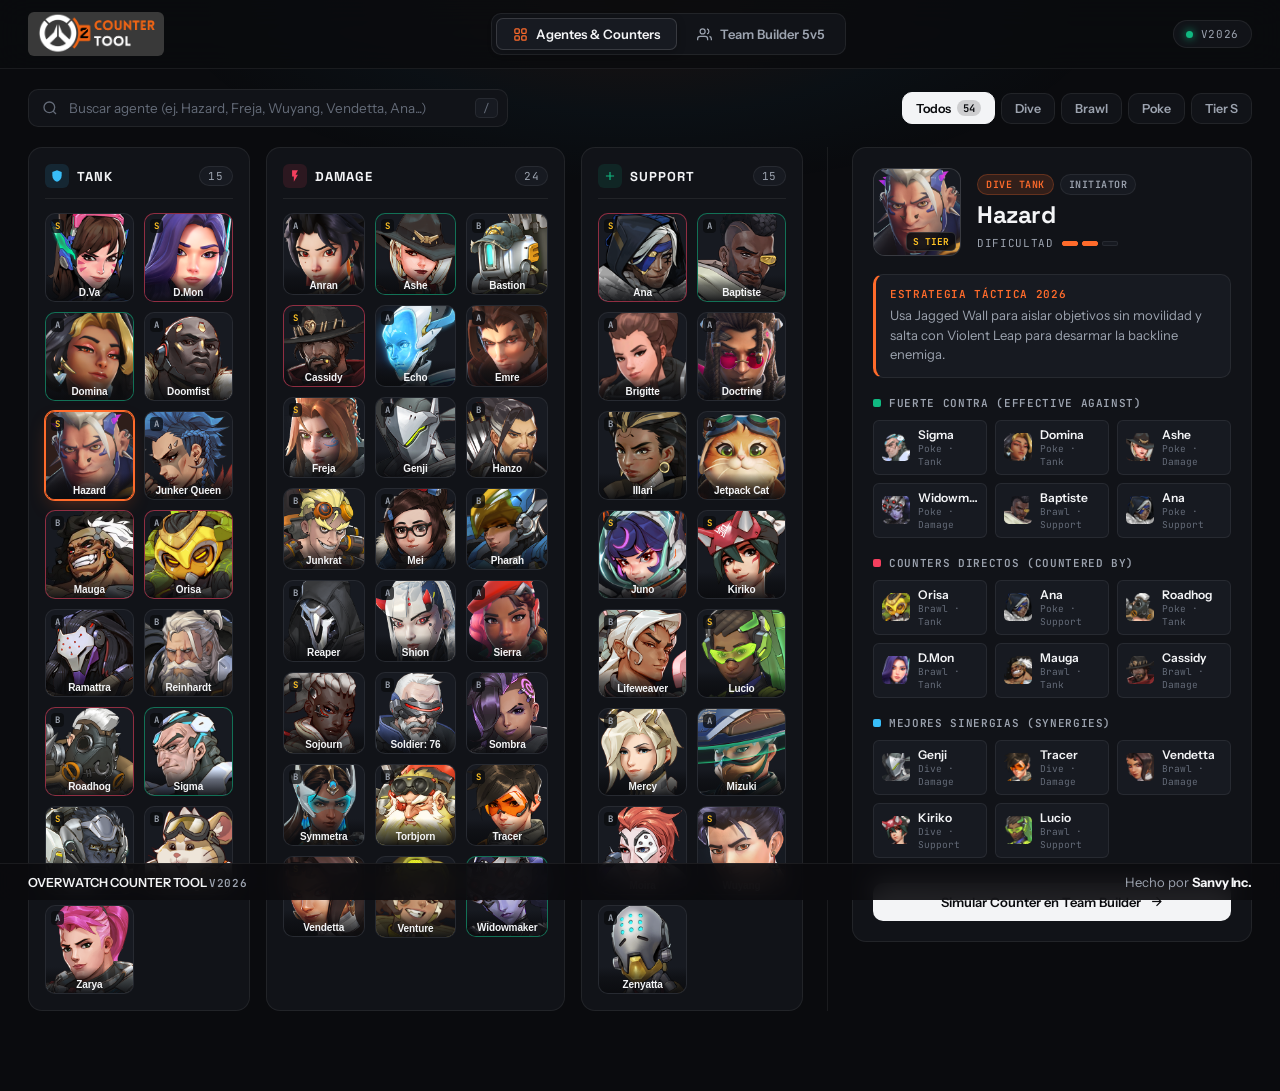
==== index.html @ 430060a5 "feat: Overwatch Counter Tool v2026 by Sanvy Inc." ====
<!DOCTYPE html>
<html lang="es">
<head>
    <meta charset="UTF-8">
    <meta name="viewport" content="width=device-width, initial-scale=1.0">
    <title>Overwatch Counter Tool — 2026 Edition | Sanvy Inc.</title>
    <link rel="preconnect" href="https://fonts.googleapis.com">
    <link rel="preconnect" href="https://fonts.gstatic.com" crossorigin>
    <link href="https://fonts.googleapis.com/css2?family=Instrument+Sans:wght@400;500;600;700&family=JetBrains+Mono:wght@400;500;600&family=Space+Grotesk:wght@600;700&display=swap" rel="stylesheet">
    <link rel="stylesheet" href="heroesstyles.css">
</head>
<body>
    <div class="ambient-glow" aria-hidden="true"></div>

    <header class="topbar">
        <div class="topbar-inner">
            <a href="index.html" class="brand">
                <img src="images/barlogo.png" alt="Overwatch Counter Tool" class="header-image">
            </a>

            <nav class="nav-segmented" aria-label="Navegación principal">
                <a href="index.html" class="nav-pill active">
                    <svg width="15" height="15" viewBox="0 0 24 24" fill="none" stroke="currentColor" stroke-width="2"><rect x="3" y="3" width="7" height="7" rx="1.5"/><rect x="14" y="3" width="7" height="7" rx="1.5"/><rect x="3" y="14" width="7" height="7" rx="1.5"/><rect x="14" y="14" width="7" height="7" rx="1.5"/></svg>
                    Agentes &amp; Counters
                </a>
                <a href="team.html" class="nav-pill">
                    <svg width="15" height="15" viewBox="0 0 24 24" fill="none" stroke="currentColor" stroke-width="2"><path d="M17 21v-2a4 4 0 0 0-4-4H5a4 4 0 0 0-4 4v2"/><circle cx="9" cy="7" r="4"/><path d="M23 21v-2a4 4 0 0 0-3-3.87"/><path d="M16 3.13a4 4 0 0 1 0 7.75"/></svg>
                    Team Builder 5v5
                </a>
            </nav>

            <div class="topbar-status">
                <span class="status-dot"></span>
                <span class="mono-label">v2026</span>
            </div>
        </div>
    </header>

    <div class="container">
        <!-- Toolbar: Search + Playstyle / New 2026 Filters -->
        <section class="controls-bar" aria-label="Filtros de agentes">
            <div class="search-box">
                <svg class="search-icon" width="16" height="16" viewBox="0 0 24 24" fill="none" stroke="currentColor" stroke-width="2"><circle cx="11" cy="11" r="8"/><line x1="21" y1="21" x2="16.65" y2="16.65"/></svg>
                <input type="text" id="hero-search" placeholder="Buscar agente (ej. Hazard, Freja, Wuyang, Vendetta, Ana...)" autocomplete="off">
                <kbd class="search-kbd" id="search-shortcut">/</kbd>
            </div>

            <div class="filter-group" id="playstyle-filters">
                <button class="filter-chip active" data-filter="all">Todos <span class="chip-count" id="count-all">54</span></button>
                <button class="filter-chip" data-filter="Dive">Dive</button>
                <button class="filter-chip" data-filter="Brawl">Brawl</button>
                <button class="filter-chip" data-filter="Poke">Poke</button>
                <button class="filter-chip" data-filter="S">Tier S</button>
            </div>
        </section>

        <main class="workspace">
            <!-- Left: 3 Role Columns (Preserving original layout structure, modernized) -->
            <div class="grid-container">
                <div class="role-section" id="tank-section">
                    <div class="role-header">
                        <div class="role-title-wrap">
                            <span class="role-badge tank-badge">
                                <svg width="14" height="14" viewBox="0 0 24 24" fill="currentColor"><path d="M12 2L4 5v6.09c0 5.05 3.41 9.76 8 10.91 4.59-1.15 8-5.86 8-10.91V5l-8-3z"/></svg>
                            </span>
                            <h2>TANK</h2>
                        </div>
                        <span class="role-count mono-label" id="tank-count">15</span>
                    </div>
                    <div class="grid" id="tank-grid"></div>
                </div>

                <div class="role-section" id="damage-section">
                    <div class="role-header">
                        <div class="role-title-wrap">
                            <span class="role-badge damage-badge">
                                <svg width="14" height="14" viewBox="0 0 24 24" fill="currentColor"><path d="M7 2v11h3v9l7-12h-4l4-8z"/></svg>
                            </span>
                            <h2>DAMAGE</h2>
                        </div>
                        <span class="role-count mono-label" id="damage-count">24</span>
                    </div>
                    <div class="grid" id="damage-grid"></div>
                </div>

                <div class="role-section" id="support-section">
                    <div class="role-header">
                        <div class="role-title-wrap">
                            <span class="role-badge support-badge">
                                <svg width="14" height="14" viewBox="0 0 24 24" fill="currentColor"><path d="M19 11h-6V5h-2v6H5v2h6v6h2v-6h6z"/></svg>
                            </span>
                            <h2>SUPPORT</h2>
                        </div>
                        <span class="role-count mono-label" id="support-count">15</span>
                    </div>
                    <div class="grid" id="support-grid"></div>
                </div>
            </div>

            <div class="divider"></div>

            <!-- Right: Tactical Inspector Dossier -->
            <aside class="hero-details" id="hero-details">
                <div class="dossier-card">
                    <div class="dossier-top">
                        <div class="portrait-frame">
                            <img id="hero-img" src="images/hero_portraits/hazard-portrait.png" alt="Hero Image">
                            <span class="tier-pill" id="hero-tier">S TIER</span>
                        </div>
                        <div class="dossier-identity">
                            <div class="dossier-tags">
                                <span class="tag-pill role-tag" id="hero-role">Dive Tank</span>
                                <span class="tag-pill subrole-tag" id="hero-subrole">Initiator</span>
                            </div>
                            <h2 id="hero-name">Select a Hero</h2>
                            <div class="difficulty-row">
                                <span class="mono-label">DIFICULTAD</span>
                                <div class="difficulty-bars" id="hero-difficulty">
                                    <span class="bar active"></span>
                                    <span class="bar active"></span>
                                    <span class="bar"></span>
                                </div>
                            </div>
                        </div>
                    </div>

                    <div class="tactical-tip-box" id="hero-tip-box">
                        <span class="mono-label tip-label">ESTRATEGIA TÁCTICA 2026</span>
                        <p id="hero-tip">Selecciona cualquier agente en la cuadrícula para inspeccionar sus counters directos, debilidades y sinergias de equipo.</p>
                    </div>

                    <div class="matchup-block">
                        <div class="matchup-header effective-header">
                            <span class="status-indicator positive"></span>
                            <h3>FUERTE CONTRA (EFFECTIVE AGAINST)</h3>
                        </div>
                        <div class="counter matchup-grid" id="hero-counters"></div>
                    </div>

                    <div class="matchup-block">
                        <div class="matchup-header weak-header">
                            <span class="status-indicator negative"></span>
                            <h3>COUNTERS DIRECTOS (COUNTERED BY)</h3>
                        </div>
                        <div class="weak matchup-grid" id="hero-weaknesses"></div>
                    </div>

                    <div class="matchup-block">
                        <div class="matchup-header synergy-header">
                            <span class="status-indicator neutral"></span>
                            <h3>MEJORES SINERGIAS (SYNERGIES)</h3>
                        </div>
                        <div class="synergy matchup-grid" id="hero-synergies"></div>
                    </div>

                    <div class="dossier-actions">
                        <a href="team.html" id="send-to-team-btn" class="action-btn">
                            <span>Simular Counter en Team Builder</span>
                            <svg width="15" height="15" viewBox="0 0 24 24" fill="none" stroke="currentColor" stroke-width="2"><line x1="5" y1="12" x2="19" y2="12"/><polyline points="12 5 19 12 12 19"/></svg>
                        </a>
                    </div>
                </div>
            </aside>
        </main>
    </div>

    <footer class="site-footer">
        <div class="footer-inner">
            <div class="footer-left">
                <span class="footer-brand">OVERWATCH COUNTER TOOL <span class="mono-label">v2026</span></span>
            </div>
            <div class="footer-right">
                <span>Hecho por <strong>Sanvy Inc.</strong></span>
            </div>
        </div>
    </footer>

    <script src="heroscript.js"></script>
</body>
</html>
---- heroesstyles.css ----
:root {
    --bg-canvas: #0A0B0E;
    --bg-surface: #111318;
    --bg-surface-elevated: #171A21;
    --bg-surface-hover: #1E222B;
    --border-subtle: rgba(255, 255, 255, 0.07);
    --border-strong: rgba(255, 255, 255, 0.14);
    --text-primary: #F3F4F6;
    --text-secondary: #9CA3AF;
    --text-muted: #646B78;
    --accent-ow: #FF6B2B;
    --accent-ow-soft: rgba(255, 107, 43, 0.14);
    --tank-color: #38BDF8;
    --tank-soft: rgba(56, 189, 248, 0.12);
    --damage-color: #F43F5E;
    --damage-soft: rgba(244, 63, 94, 0.12);
    --support-color: #10B981;
    --support-soft: rgba(16, 185, 129, 0.12);
    --positive: #10B981;
    --negative: #F43F5E;
    --synergy: #38BDF8;
    --font-sans: 'Instrument Sans', -apple-system, BlinkMacSystemFont, sans-serif;
    --font-display: 'Space Grotesk', sans-serif;
    --font-mono: 'JetBrains Mono', monospace;
    --radius-sm: 6px;
    --radius-md: 10px;
    --radius-lg: 14px;
}

*, *::before, *::after {
    box-sizing: border-box;
}

html, body {
    min-height: 100%;
    margin: 0;
    padding: 0;
    font-family: var(--font-sans);
    background-color: var(--bg-canvas);
    color: var(--text-primary);
    -webkit-font-smoothing: antialiased;
    overflow-x: hidden;
}

.ambient-glow {
    position: fixed;
    top: -180px;
    left: 50%;
    transform: translateX(-50%);
    width: 900px;
    height: 360px;
    background: radial-gradient(ellipse at center, rgba(255, 107, 43, 0.08) 0%, rgba(56, 189, 248, 0.03) 45%, transparent 75%);
    pointer-events: none;
    z-index: 0;
}

/* ================= TOPBAR ================= */
.topbar {
    position: sticky;
    top: 0;
    z-index: 40;
    background: rgba(10, 11, 14, 0.82);
    backdrop-filter: blur(16px);
    -webkit-backdrop-filter: blur(16px);
    border-bottom: 1px solid var(--border-subtle);
}

.topbar-inner {
    max-width: 1560px;
    margin: 0 auto;
    padding: 12px 28px;
    display: flex;
    align-items: center;
    justify-content: space-between;
    gap: 20px;
}

.brand {
    display: flex;
    align-items: center;
    gap: 12px;
    text-decoration: none;
    color: var(--text-primary);
}

.header-image {
    height: 44px;
    width: auto;
    display: block;
    border-radius: 6px;
}

.nav-segmented {
    display: flex;
    align-items: center;
    background: var(--bg-surface);
    padding: 4px;
    border-radius: var(--radius-md);
    border: 1px solid var(--border-subtle);
    gap: 4px;
}

.nav-pill {
    display: inline-flex;
    align-items: center;
    gap: 8px;
    padding: 7px 16px;
    border-radius: 7px;
    font-size: 13px;
    font-weight: 600;
    color: var(--text-secondary);
    text-decoration: none;
    transition: all 0.2s ease;
}

.nav-pill:hover {
    color: var(--text-primary);
    background: rgba(255, 255, 255, 0.03);
}

.nav-pill.active {
    color: var(--text-primary);
    background: var(--bg-surface-elevated);
    border: 1px solid var(--border-strong);
    box-shadow: 0 2px 8px rgba(0, 0, 0, 0.25);
}

.nav-pill.active svg {
    color: var(--accent-ow);
}

.topbar-status {
    display: flex;
    align-items: center;
    gap: 8px;
    padding: 6px 12px;
    border-radius: 999px;
    background: var(--bg-surface);
    border: 1px solid var(--border-subtle);
}

.status-dot {
    width: 7px;
    height: 7px;
    border-radius: 50%;
    background: var(--positive);
    box-shadow: 0 0 8px var(--positive);
}

.mono-label {
    font-family: var(--font-mono);
    font-size: 11px;
    letter-spacing: 0.06em;
    color: var(--text-secondary);
    text-transform: uppercase;
}

/* ================= CONTAINER & CONTROLS ================= */
.container {
    position: relative;
    z-index: 1;
    max-width: 1560px;
    margin: 0 auto;
    padding: 20px 28px 80px;
}

.controls-bar {
    display: flex;
    align-items: center;
    justify-content: space-between;
    gap: 16px;
    margin-bottom: 20px;
    flex-wrap: wrap;
}

.search-box {
    position: relative;
    flex: 1;
    min-width: 280px;
    max-width: 480px;
}

.search-icon {
    position: absolute;
    left: 14px;
    top: 50%;
    transform: translateY(-50%);
    color: var(--text-muted);
    pointer-events: none;
}

.search-box input {
    width: 100%;
    background: var(--bg-surface);
    border: 1px solid var(--border-subtle);
    border-radius: var(--radius-md);
    padding: 10px 40px 10px 40px;
    color: var(--text-primary);
    font-family: var(--font-sans);
    font-size: 13.5px;
    outline: none;
    transition: border-color 0.2s ease, background-color 0.2s ease;
}

.search-box input::placeholder {
    color: var(--text-muted);
}

.search-box input:focus {
    border-color: var(--accent-ow);
    background: var(--bg-surface-elevated);
}

.search-kbd {
    position: absolute;
    right: 10px;
    top: 50%;
    transform: translateY(-50%);
    font-family: var(--font-mono);
    font-size: 11px;
    color: var(--text-muted);
    background: var(--bg-surface-elevated);
    border: 1px solid var(--border-subtle);
    border-radius: 5px;
    padding: 2px 7px;
    pointer-events: none;
}

.filter-group {
    display: flex;
    align-items: center;
    gap: 6px;
    flex-wrap: wrap;
}

.filter-chip {
    display: inline-flex;
    align-items: center;
    gap: 6px;
    background: var(--bg-surface);
    border: 1px solid var(--border-subtle);
    color: var(--text-secondary);
    padding: 7px 13px;
    border-radius: var(--radius-md);
    font-family: var(--font-sans);
    font-size: 12.5px;
    font-weight: 600;
    cursor: pointer;
    transition: all 0.18s ease;
}

.filter-chip:hover {
    color: var(--text-primary);
    border-color: var(--border-strong);
    background: var(--bg-surface-elevated);
}

.filter-chip.active {
    background: var(--text-primary);
    color: var(--bg-canvas);
    border-color: var(--text-primary);
}

.chip-count {
    font-family: var(--font-mono);
    font-size: 10.5px;
    padding: 1px 6px;
    border-radius: 999px;
    background: rgba(255, 255, 255, 0.08);
    color: inherit;
}

.filter-chip.active .chip-count {
    background: rgba(10, 11, 14, 0.16);
}

.chip-count.accent {
    background: var(--accent-ow-soft);
    color: var(--accent-ow);
}

.filter-chip.active .chip-count.accent {
    background: var(--accent-ow);
    color: #fff;
}

/* ================= MAIN WORKSPACE ================= */
.workspace {
    display: grid;
    grid-template-columns: 1fr 1px 400px;
    gap: 24px;
    align-items: start;
}

.grid-container {
    display: grid;
    grid-template-columns: 1fr 1.35fr 1fr;
    gap: 16px;
}

.role-section {
    background: var(--bg-surface);
    border: 1px solid var(--border-subtle);
    border-radius: var(--radius-lg);
    padding: 16px;
    display: flex;
    flex-direction: column;
    gap: 14px;
}

.role-header {
    display: flex;
    align-items: center;
    justify-content: space-between;
    padding-bottom: 10px;
    border-bottom: 1px solid var(--border-subtle);
}

.role-title-wrap {
    display: flex;
    align-items: center;
    gap: 8px;
}

.role-title-wrap h2 {
    margin: 0;
    font-family: var(--font-display);
    font-size: 13px;
    font-weight: 700;
    letter-spacing: 0.08em;
    color: var(--text-primary);
}

.role-badge {
    width: 24px;
    height: 24px;
    border-radius: 6px;
    display: inline-flex;
    align-items: center;
    justify-content: center;
}

.tank-badge {
    background: var(--tank-soft);
    color: var(--tank-color);
}

.damage-badge {
    background: var(--damage-soft);
    color: var(--damage-color);
}

.support-badge {
    background: var(--support-soft);
    color: var(--support-color);
}

.role-count {
    background: var(--bg-surface-elevated);
    padding: 2px 8px;
    border-radius: 999px;
    border: 1px solid var(--border-subtle);
}

.grid {
    display: grid;
    grid-template-columns: repeat(auto-fill, minmax(66px, 1fr));
    gap: 10px;
}

#damage-grid {
    grid-template-columns: repeat(auto-fill, minmax(66px, 1fr));
}

.grid-item {
    position: relative;
    aspect-ratio: 1 / 1;
    background: var(--bg-surface-elevated);
    border: 1px solid var(--border-subtle);
    border-radius: var(--radius-md);
    cursor: pointer;
    display: flex;
    flex-direction: column;
    justify-content: flex-end;
    align-items: center;
    overflow: hidden;
    transition: transform 0.18s cubic-bezier(0.16, 1, 0.3, 1), border-color 0.18s ease, background-color 0.18s ease;
    padding: 0;
}

.grid-item:hover {
    transform: translateY(-2px);
    background: var(--bg-surface-hover);
    border-color: rgba(255, 255, 255, 0.28);
}

.grid-item.active {
    border-color: var(--accent-ow);
    background: rgba(255, 107, 43, 0.12);
    box-shadow: 0 0 0 1px var(--accent-ow), 0 8px 20px -6px rgba(255, 107, 43, 0.35);
}

/* Highlight when current selected hero counters or is countered by this grid item */
.grid-item.is-countered {
    border-color: rgba(16, 185, 129, 0.55);
}

.grid-item.is-threat {
    border-color: rgba(244, 63, 94, 0.55);
}

.grid-item img {
    width: 100%;
    height: 100%;
    object-fit: cover;
    display: block;
    transition: transform 0.25s cubic-bezier(0.16, 1, 0.3, 1);
}

.grid-item:hover img {
    transform: scale(1.06);
}

.grid-item-label {
    position: absolute;
    bottom: 0;
    left: 0;
    right: 0;
    padding: 12px 4px 3px;
    background: linear-gradient(to top, rgba(10, 11, 14, 0.92) 0%, rgba(10, 11, 14, 0.55) 60%, transparent 100%);
    font-size: 10px;
    font-weight: 600;
    color: var(--text-primary);
    text-align: center;
    white-space: nowrap;
    overflow: hidden;
    text-overflow: ellipsis;
    letter-spacing: -0.01em;
}

.new-tag {
    position: absolute;
    top: 4px;
    right: 4px;
    background: var(--accent-ow);
    color: #fff;
    font-family: var(--font-mono);
    font-size: 8px;
    font-weight: 700;
    padding: 1px 4px;
    border-radius: 4px;
    letter-spacing: 0.04em;
    z-index: 2;
}

.tier-dot {
    position: absolute;
    top: 5px;
    left: 5px;
    font-family: var(--font-mono);
    font-size: 9px;
    font-weight: 700;
    color: var(--text-secondary);
    background: rgba(10, 11, 14, 0.75);
    padding: 1px 4px;
    border-radius: 4px;
    z-index: 2;
}

.tier-dot.tier-S {
    color: #FBBF24;
}

.divider {
    width: 1px;
    background: var(--border-subtle);
    align-self: stretch;
}

/* ================= DOSSIER INSPECTOR ================= */
.hero-details {
    position: sticky;
    top: 76px;
    text-align: left;
}

.dossier-card {
    background: var(--bg-surface);
    border: 1px solid var(--border-subtle);
    border-radius: var(--radius-lg);
    padding: 20px;
    display: flex;
    flex-direction: column;
    gap: 18px;
}

.dossier-top {
    display: flex;
    align-items: center;
    gap: 16px;
}

.portrait-frame {
    position: relative;
    width: 88px;
    height: 88px;
    border-radius: 12px;
    background: var(--bg-surface-elevated);
    border: 1px solid var(--border-strong);
    overflow: hidden;
    flex-shrink: 0;
}

.portrait-frame img {
    width: 100%;
    height: 100%;
    object-fit: cover;
    display: block;
}

.tier-pill {
    position: absolute;
    bottom: 4px;
    right: 4px;
    background: rgba(10, 11, 14, 0.88);
    border: 1px solid var(--border-strong);
    color: #FBBF24;
    font-family: var(--font-mono);
    font-size: 9.5px;
    font-weight: 700;
    padding: 2px 6px;
    border-radius: 5px;
}

.dossier-identity {
    display: flex;
    flex-direction: column;
    gap: 6px;
    min-width: 0;
}

.dossier-tags {
    display: flex;
    flex-wrap: wrap;
    gap: 6px;
}

.tag-pill {
    font-family: var(--font-mono);
    font-size: 10px;
    font-weight: 600;
    letter-spacing: 0.05em;
    text-transform: uppercase;
    padding: 3px 8px;
    border-radius: 999px;
    border: 1px solid var(--border-subtle);
}

.role-tag {
    background: var(--accent-ow-soft);
    color: var(--accent-ow);
    border-color: rgba(255, 107, 43, 0.25);
}

.subrole-tag {
    background: var(--bg-surface-elevated);
    color: var(--text-secondary);
}

.dossier-identity h2 {
    margin: 0;
    font-family: var(--font-display);
    font-size: 24px;
    font-weight: 700;
    letter-spacing: -0.02em;
    color: var(--text-primary);
    line-height: 1.15;
}

.difficulty-row {
    display: flex;
    align-items: center;
    gap: 8px;
    margin-top: 2px;
}

.difficulty-bars {
    display: flex;
    gap: 4px;
}

.difficulty-bars .bar {
    width: 16px;
    height: 5px;
    border-radius: 2px;
    background: var(--bg-surface-elevated);
    border: 1px solid var(--border-subtle);
}

.difficulty-bars .bar.active {
    background: var(--accent-ow);
    border-color: var(--accent-ow);
}

.tactical-tip-box {
    background: var(--bg-surface-elevated);
    border: 1px solid var(--border-subtle);
    border-left: 3px solid var(--accent-ow);
    border-radius: var(--radius-md);
    padding: 12px 14px;
}

.tip-label {
    display: block;
    color: var(--accent-ow);
    margin-bottom: 5px;
    font-weight: 600;
}

.tactical-tip-box p {
    margin: 0;
    font-size: 13px;
    line-height: 1.5;
    color: var(--text-secondary);
}

.matchup-block {
    display: flex;
    flex-direction: column;
    gap: 10px;
}

.matchup-header {
    display: flex;
    align-items: center;
    gap: 8px;
}

.matchup-header h3 {
    margin: 0;
    font-family: var(--font-mono);
    font-size: 11px;
    font-weight: 600;
    letter-spacing: 0.06em;
    color: var(--text-secondary);
}

.status-indicator {
    width: 8px;
    height: 8px;
    border-radius: 2px;
}

.status-indicator.positive {
    background: var(--positive);
}

.status-indicator.negative {
    background: var(--negative);
}

.status-indicator.neutral {
    background: var(--synergy);
}

.matchup-grid {
    display: grid;
    grid-template-columns: repeat(auto-fill, minmax(96px, 1fr));
    gap: 8px;
}

.matchup-chip {
    display: flex;
    align-items: center;
    gap: 8px;
    padding: 6px 8px;
    background: var(--bg-surface-elevated);
    border: 1px solid var(--border-subtle);
    border-radius: var(--radius-sm);
    cursor: pointer;
    transition: all 0.16s ease;
    min-width: 0;
}

.matchup-chip:hover {
    background: var(--bg-surface-hover);
    border-color: var(--border-strong);
    transform: translateY(-1px);
}

.matchup-chip img {
    width: 28px;
    height: 28px;
    border-radius: 5px;
    object-fit: cover;
    flex-shrink: 0;
}

.matchup-chip-info {
    display: flex;
    flex-direction: column;
    min-width: 0;
}

.matchup-chip-name {
    font-size: 12px;
    font-weight: 600;
    color: var(--text-primary);
    white-space: nowrap;
    overflow: hidden;
    text-overflow: ellipsis;
}

.matchup-chip-role {
    font-family: var(--font-mono);
    font-size: 9.5px;
    color: var(--text-muted);
}

.dossier-actions {
    padding-top: 6px;
    border-top: 1px solid var(--border-subtle);
}

.action-btn {
    width: 100%;
    display: inline-flex;
    align-items: center;
    justify-content: center;
    gap: 8px;
    padding: 11px 16px;
    background: var(--text-primary);
    color: var(--bg-canvas);
    border-radius: var(--radius-md);
    font-size: 13px;
    font-weight: 600;
    text-decoration: none;
    transition: all 0.18s ease;
}

.action-btn:hover {
    background: #FFFFFF;
    transform: translateY(-1px);
}

/* ================= FOOTER ================= */
.site-footer {
    position: fixed;
    bottom: 0;
    left: 0;
    right: 0;
    z-index: 30;
    background: rgba(10, 11, 14, 0.9);
    backdrop-filter: blur(12px);
    -webkit-backdrop-filter: blur(12px);
    border-top: 1px solid var(--border-subtle);
    padding: 10px 28px;
}

.footer-inner {
    max-width: 1560px;
    margin: 0 auto;
    display: flex;
    align-items: center;
    justify-content: space-between;
    font-size: 12.5px;
    color: var(--text-secondary);
}

.footer-left {
    display: flex;
    align-items: center;
    gap: 8px;
}

.footer-brand {
    font-weight: 600;
    color: var(--text-primary);
}

.footer-sep {
    color: var(--text-muted);
}

.footer-right {
    font-size: 13px;
    color: var(--text-secondary);
}

.footer-right strong {
    color: var(--text-primary);
    font-weight: 700;
    letter-spacing: -0.01em;
}

/* ================= RESPONSIVE ================= */
@media (max-width: 1240px) {
    .workspace {
        grid-template-columns: 1fr;
    }
    .divider {
        display: none;
    }
    .hero-details {
        position: static;
    }
}

@media (max-width: 860px) {
    .grid-container {
        grid-template-columns: 1fr;
    }
    .topbar-status, .footer-sub, .footer-sep {
        display: none;
    }
}
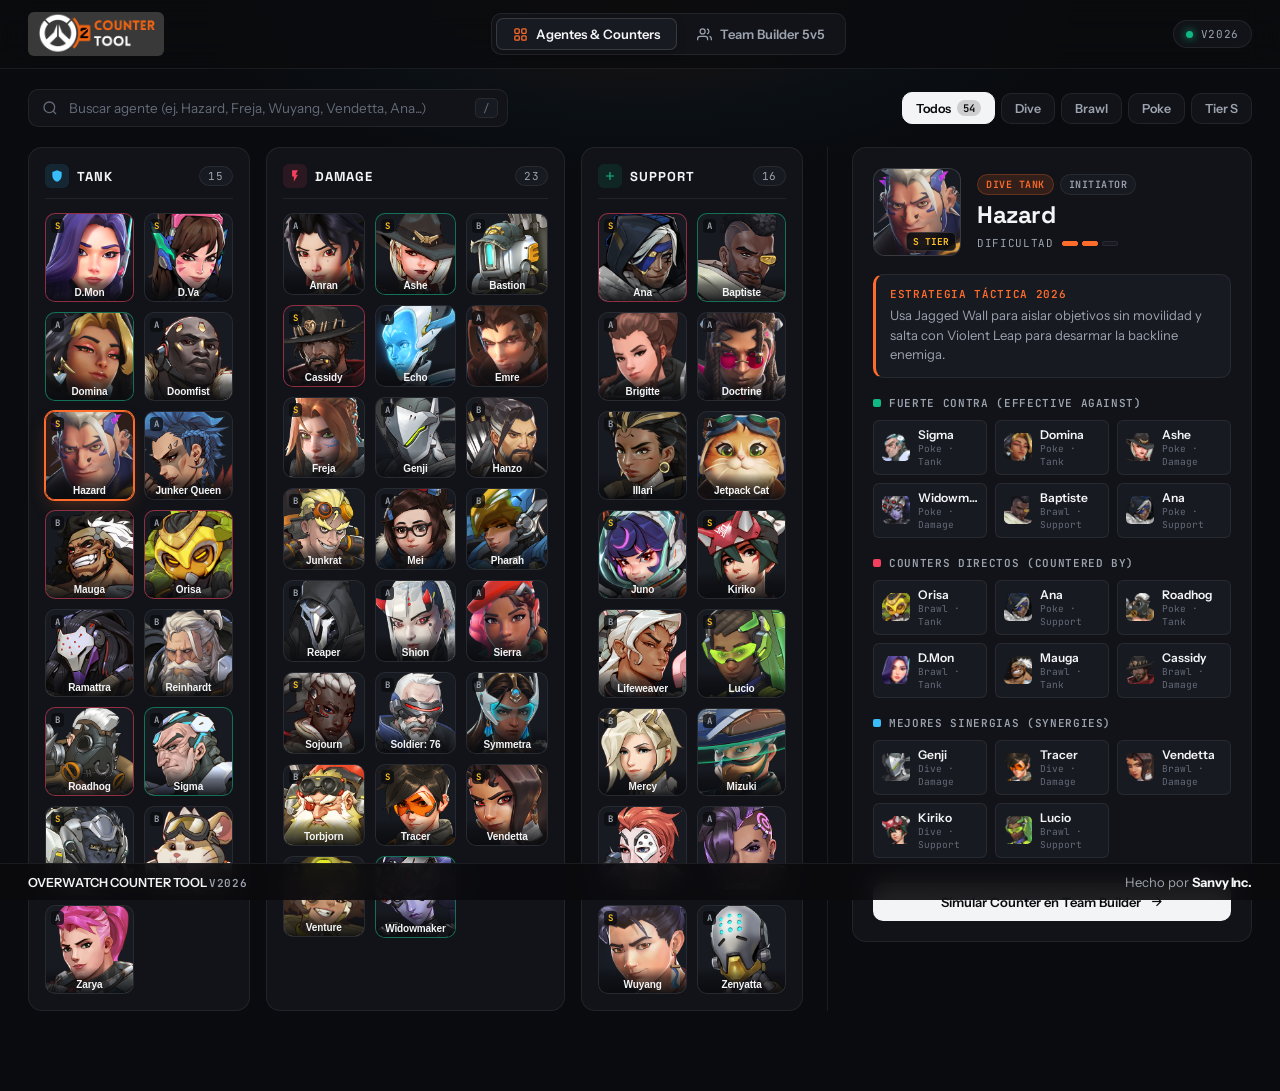
==== commit 34cf9594: "fix: move Sombra to Support (Tactician) per 2026 rework" ====
--- a/index.html
+++ b/index.html
@@ -78,7 +78,7 @@
                             </span>
                             <h2>DAMAGE</h2>
                         </div>
-                        <span class="role-count mono-label" id="damage-count">24</span>
+                        <span class="role-count mono-label" id="damage-count">23</span>
                     </div>
                     <div class="grid" id="damage-grid"></div>
                 </div>
@@ -91,7 +91,7 @@
                             </span>
                             <h2>SUPPORT</h2>
                         </div>
-                        <span class="role-count mono-label" id="support-count">15</span>
+                        <span class="role-count mono-label" id="support-count">16</span>
                     </div>
                     <div class="grid" id="support-grid"></div>
                 </div>
